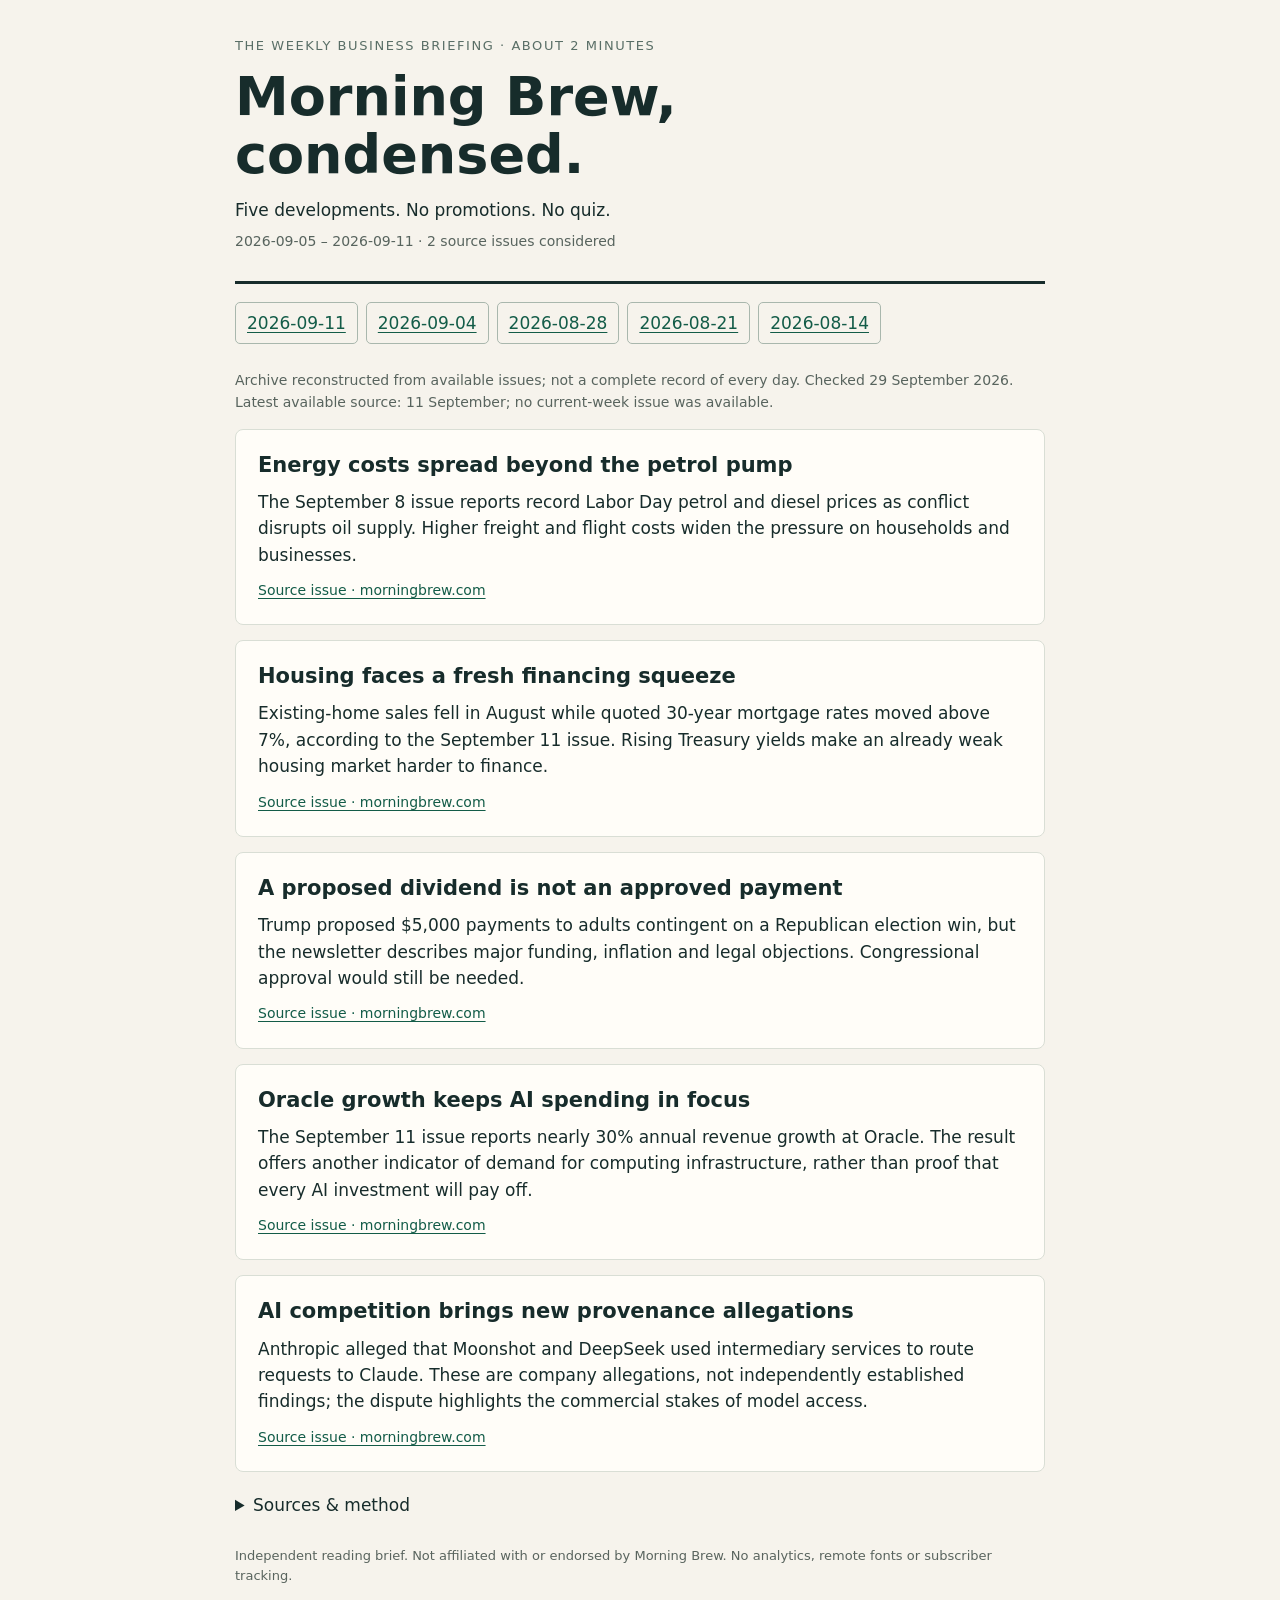
==== index.html @ 30eba52b "feat: publish five condensed weekly business editions" ====
<!doctype html><html lang="en"><meta charset="utf-8"><meta name="viewport" content="width=device-width,initial-scale=1"><title>Morning Brew, condensed — 2026-09-11</title><link rel="stylesheet" href="./styles.css"><main><header><div class="eyebrow">The weekly business briefing · about 2 minutes</div><h1>Morning Brew,<br>condensed.</h1><p>Five developments. No promotions. No quiz.</p><p class="meta">2026-09-05 – 2026-09-11 · 2 source issues considered</p></header><nav aria-label="Weekly editions"><a href="./editions/2026-09-11/" aria-current="page">2026-09-11</a><a href="./editions/2026-09-04/">2026-09-04</a><a href="./editions/2026-08-28/">2026-08-28</a><a href="./editions/2026-08-21/">2026-08-21</a><a href="./editions/2026-08-14/">2026-08-14</a></nav><p class="meta">Archive reconstructed from available issues; not a complete record of every day. Checked 29 September 2026. Latest available source: 11 September; no current-week issue was available.</p><article><h2>Energy costs spread beyond the petrol pump</h2><p>The September 8 issue reports record Labor Day petrol and diesel prices as conflict disrupts oil supply. Higher freight and flight costs widen the pressure on households and businesses.</p><a href="https://www.morningbrew.com/issues/pump-it-up" rel="noopener">Source issue · morningbrew.com</a></article><article><h2>Housing faces a fresh financing squeeze</h2><p>Existing-home sales fell in August while quoted 30-year mortgage rates moved above 7%, according to the September 11 issue. Rising Treasury yields make an already weak housing market harder to finance.</p><a href="https://www.morningbrew.com/issues/25-years-later" rel="noopener">Source issue · morningbrew.com</a></article><article><h2>A proposed dividend is not an approved payment</h2><p>Trump proposed $5,000 payments to adults contingent on a Republican election win, but the newsletter describes major funding, inflation and legal objections. Congressional approval would still be needed.</p><a href="https://www.morningbrew.com/issues/25-years-later" rel="noopener">Source issue · morningbrew.com</a></article><article><h2>Oracle growth keeps AI spending in focus</h2><p>The September 11 issue reports nearly 30% annual revenue growth at Oracle. The result offers another indicator of demand for computing infrastructure, rather than proof that every AI investment will pay off.</p><a href="https://www.morningbrew.com/issues/25-years-later" rel="noopener">Source issue · morningbrew.com</a></article><article><h2>AI competition brings new provenance allegations</h2><p>Anthropic alleged that Moonshot and DeepSeek used intermediary services to route requests to Claude. These are company allegations, not independently established findings; the dispute highlights the commercial stakes of model access.</p><a href="https://www.morningbrew.com/issues/25-years-later" rel="noopener">Source issue · morningbrew.com</a></article><details><summary>Sources &amp; method</summary><p>Original, condensed synthesis of the main Morning Brew newsletter, including its editorial special editions. Each link identifies the issue behind the card. Duplicates, advertising and quizzes are omitted. Public issue destinations were recovered from publisher redirects; automated article access returned HTTP 403. Summaries are grounded in the source issues, not independently verified full articles.</p><p>Weeks run Saturday 00:00 to Saturday 00:00, Europe/Zurich. Only weeks with available issues have an edition; absent weeks are not presented as complete. Weekly Friday updates preserve permanent archives and label ongoing weeks as week-to-date with an actual cutoff.</p></details><footer>Independent reading brief. Not affiliated with or endorsed by Morning Brew. No analytics, remote fonts or subscriber tracking.</footer></main></html>
---- styles.css ----
*{box-sizing:border-box}body{margin:0;background:#f6f3ec;color:#172c2b;font:17px/1.55 system-ui,sans-serif}main{max-width:850px;margin:auto;padding:36px 20px}header{border-bottom:3px solid #172c2b;padding-bottom:20px}h1{font-size:clamp(32px,6vw,54px);line-height:1.08;margin:12px 0}h2{font-size:21px;line-height:1.3;margin:0 0 10px}p{margin:8px 0}.eyebrow{font-size:13px;letter-spacing:.12em;text-transform:uppercase;color:#596e66}.meta{color:#58645e;font-size:14px}nav{display:flex;gap:8px;overflow:auto;padding:18px 0}nav a{white-space:nowrap;border:1px solid #a9b7ad;padding:7px 11px;border-radius:5px}a{color:#135c48;text-underline-offset:3px}a:focus-visible{outline:3px solid #b66d16;outline-offset:3px}article{background:#fffdf8;border:1px solid #d9ded5;border-radius:8px;padding:22px;margin:15px 0}article a{font-size:14px}footer{font-size:13px;color:#59645e;margin-top:28px}details{margin:20px 0}summary{cursor:pointer}
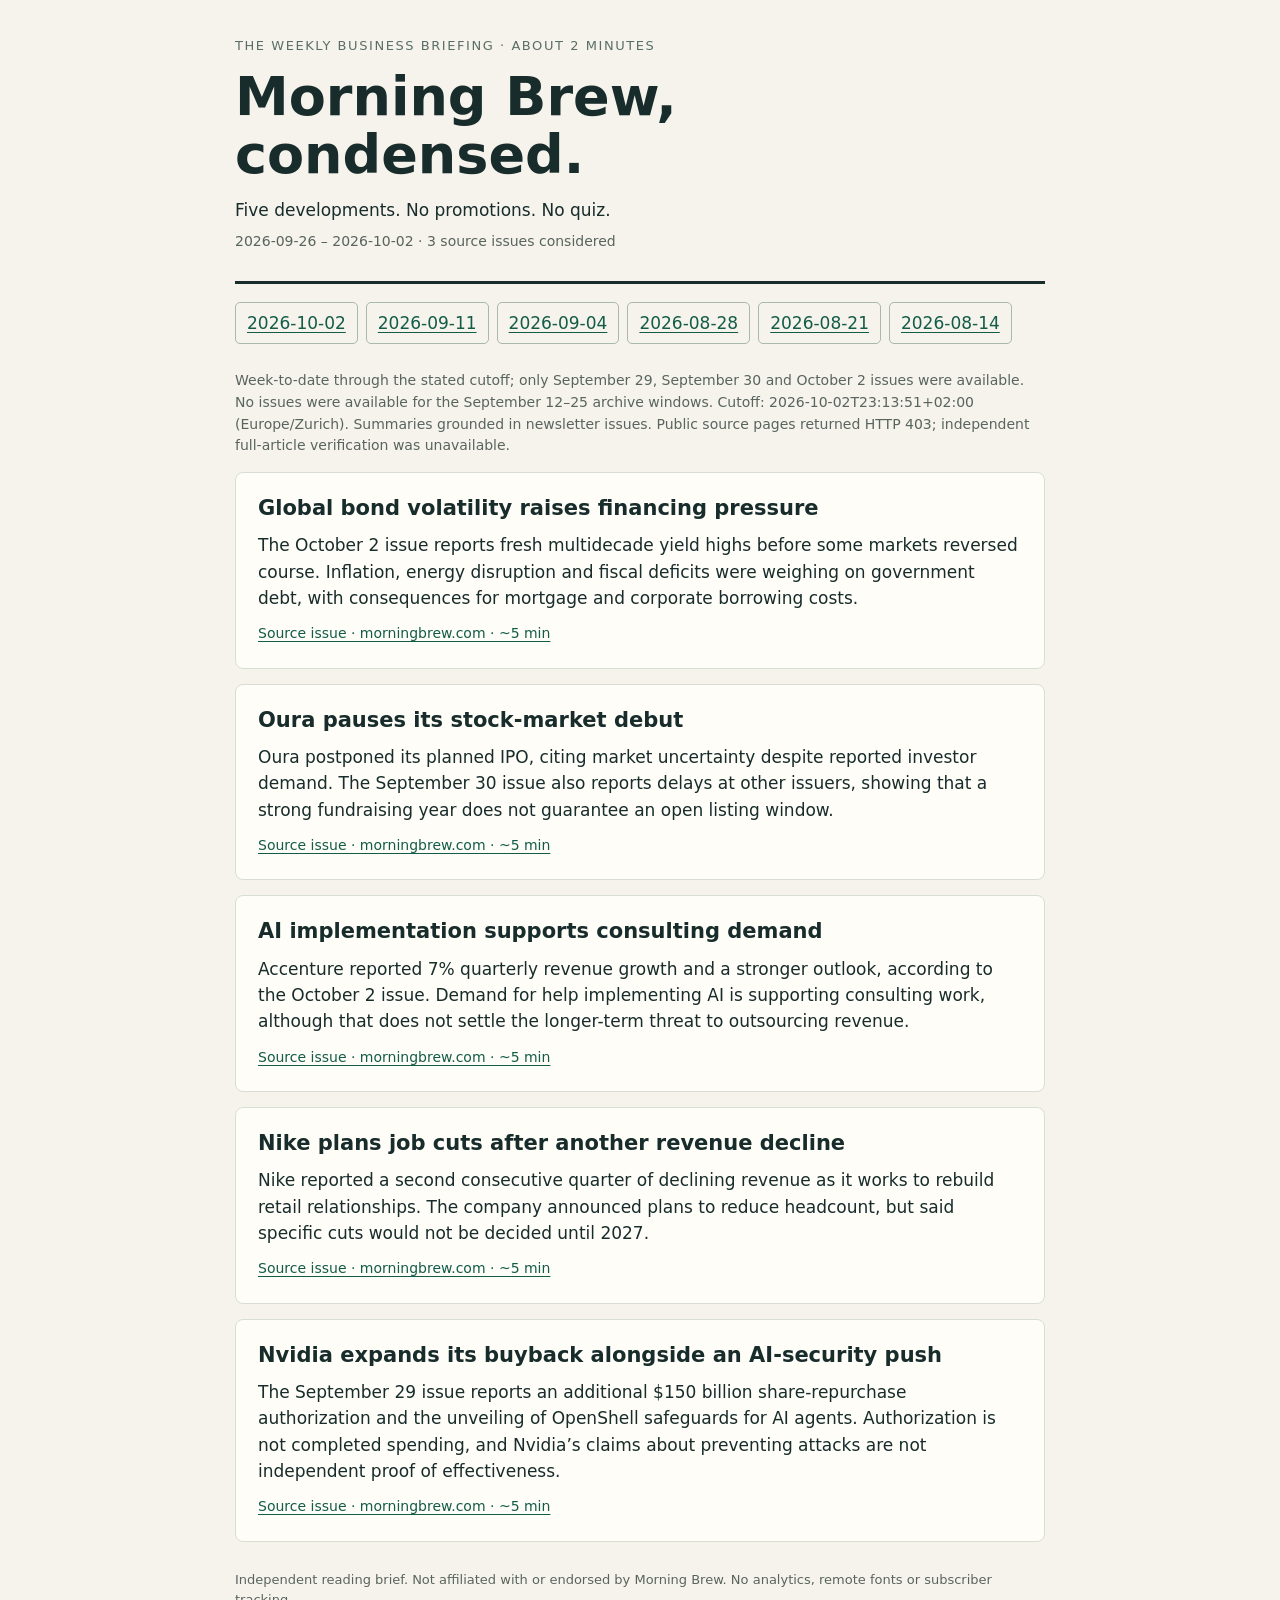
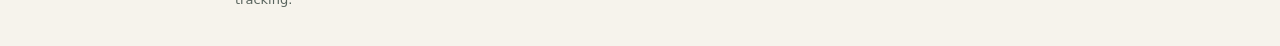
==== commit a0a39447: "Publish October 2 week-to-date business briefing" ====
--- a/index.html
+++ b/index.html
@@ -1 +1 @@
-<!doctype html><html lang="en"><meta charset="utf-8"><meta name="viewport" content="width=device-width,initial-scale=1"><title>Morning Brew, condensed — 2026-09-11</title><link rel="stylesheet" href="./styles.css"><main><header><div class="eyebrow">The weekly business briefing · about 2 minutes</div><h1>Morning Brew,<br>condensed.</h1><p>Five developments. No promotions. No quiz.</p><p class="meta">2026-09-05 – 2026-09-11 · 2 source issues considered</p></header><nav aria-label="Weekly editions"><a href="./editions/2026-09-11/" aria-current="page">2026-09-11</a><a href="./editions/2026-09-04/">2026-09-04</a><a href="./editions/2026-08-28/">2026-08-28</a><a href="./editions/2026-08-21/">2026-08-21</a><a href="./editions/2026-08-14/">2026-08-14</a></nav><p class="meta">Archive reconstructed from available issues; not a complete record of every day. Checked 29 September 2026. Latest available source: 11 September; no current-week issue was available.</p><article><h2>Energy costs spread beyond the petrol pump</h2><p>The September 8 issue reports record Labor Day petrol and diesel prices as conflict disrupts oil supply. Higher freight and flight costs widen the pressure on households and businesses.</p><a href="https://www.morningbrew.com/issues/pump-it-up" rel="noopener">Source issue · morningbrew.com</a></article><article><h2>Housing faces a fresh financing squeeze</h2><p>Existing-home sales fell in August while quoted 30-year mortgage rates moved above 7%, according to the September 11 issue. Rising Treasury yields make an already weak housing market harder to finance.</p><a href="https://www.morningbrew.com/issues/25-years-later" rel="noopener">Source issue · morningbrew.com</a></article><article><h2>A proposed dividend is not an approved payment</h2><p>Trump proposed $5,000 payments to adults contingent on a Republican election win, but the newsletter describes major funding, inflation and legal objections. Congressional approval would still be needed.</p><a href="https://www.morningbrew.com/issues/25-years-later" rel="noopener">Source issue · morningbrew.com</a></article><article><h2>Oracle growth keeps AI spending in focus</h2><p>The September 11 issue reports nearly 30% annual revenue growth at Oracle. The result offers another indicator of demand for computing infrastructure, rather than proof that every AI investment will pay off.</p><a href="https://www.morningbrew.com/issues/25-years-later" rel="noopener">Source issue · morningbrew.com</a></article><article><h2>AI competition brings new provenance allegations</h2><p>Anthropic alleged that Moonshot and DeepSeek used intermediary services to route requests to Claude. These are company allegations, not independently established findings; the dispute highlights the commercial stakes of model access.</p><a href="https://www.morningbrew.com/issues/25-years-later" rel="noopener">Source issue · morningbrew.com</a></article><details><summary>Sources &amp; method</summary><p>Original, condensed synthesis of the main Morning Brew newsletter, including its editorial special editions. Each link identifies the issue behind the card. Duplicates, advertising and quizzes are omitted. Public issue destinations were recovered from publisher redirects; automated article access returned HTTP 403. Summaries are grounded in the source issues, not independently verified full articles.</p><p>Weeks run Saturday 00:00 to Saturday 00:00, Europe/Zurich. Only weeks with available issues have an edition; absent weeks are not presented as complete. Weekly Friday updates preserve permanent archives and label ongoing weeks as week-to-date with an actual cutoff.</p></details><footer>Independent reading brief. Not affiliated with or endorsed by Morning Brew. No analytics, remote fonts or subscriber tracking.</footer></main></html>+<!doctype html><html lang="en"><meta charset="utf-8"><meta name="viewport" content="width=device-width,initial-scale=1"><title>Morning Brew, condensed — 2026-10-02</title><link rel="stylesheet" href="./styles.css"><main><header><div class="eyebrow">The weekly business briefing · about 2 minutes</div><h1>Morning Brew,<br>condensed.</h1><p>Five developments. No promotions. No quiz.</p><p class="meta">2026-09-26 – 2026-10-02 · 3 source issues considered</p></header><nav aria-label="Weekly editions"><a href="./editions/2026-10-02/" aria-current="page">2026-10-02</a><a href="./editions/2026-09-11/">2026-09-11</a><a href="./editions/2026-09-04/">2026-09-04</a><a href="./editions/2026-08-28/">2026-08-28</a><a href="./editions/2026-08-21/">2026-08-21</a><a href="./editions/2026-08-14/">2026-08-14</a></nav><p class="meta">Week-to-date through the stated cutoff; only September 29, September 30 and October 2 issues were available. No issues were available for the September 12–25 archive windows. Cutoff: 2026-10-02T23:13:51+02:00 (Europe/Zurich). Summaries grounded in newsletter issues. Public source pages returned HTTP 403; independent full-article verification was unavailable.</p><article><h2>Global bond volatility raises financing pressure</h2><p>The October 2 issue reports fresh multidecade yield highs before some markets reversed course. Inflation, energy disruption and fiscal deficits were weighing on government debt, with consequences for mortgage and corporate borrowing costs.</p><a href="https://www.morningbrew.com/issues/still-going-strong" rel="noopener">Source issue · morningbrew.com · ~5 min</a></article><article><h2>Oura pauses its stock-market debut</h2><p>Oura postponed its planned IPO, citing market uncertainty despite reported investor demand. The September 30 issue also reports delays at other issuers, showing that a strong fundraising year does not guarantee an open listing window.</p><a href="https://www.morningbrew.com/issues/hold-your-horses" rel="noopener">Source issue · morningbrew.com · ~5 min</a></article><article><h2>AI implementation supports consulting demand</h2><p>Accenture reported 7% quarterly revenue growth and a stronger outlook, according to the October 2 issue. Demand for help implementing AI is supporting consulting work, although that does not settle the longer-term threat to outsourcing revenue.</p><a href="https://www.morningbrew.com/issues/still-going-strong" rel="noopener">Source issue · morningbrew.com · ~5 min</a></article><article><h2>Nike plans job cuts after another revenue decline</h2><p>Nike reported a second consecutive quarter of declining revenue as it works to rebuild retail relationships. The company announced plans to reduce headcount, but said specific cuts would not be decided until 2027.</p><a href="https://www.morningbrew.com/issues/still-going-strong" rel="noopener">Source issue · morningbrew.com · ~5 min</a></article><article><h2>Nvidia expands its buyback alongside an AI-security push</h2><p>The September 29 issue reports an additional $150 billion share-repurchase authorization and the unveiling of OpenShell safeguards for AI agents. Authorization is not completed spending, and Nvidia’s claims about preventing attacks are not independent proof of effectiveness.</p><a href="https://www.morningbrew.com/issues/in-orbit" rel="noopener">Source issue · morningbrew.com · ~5 min</a></article><footer>Independent reading brief. Not affiliated with or endorsed by Morning Brew. No analytics, remote fonts or subscriber tracking.</footer></main></html>
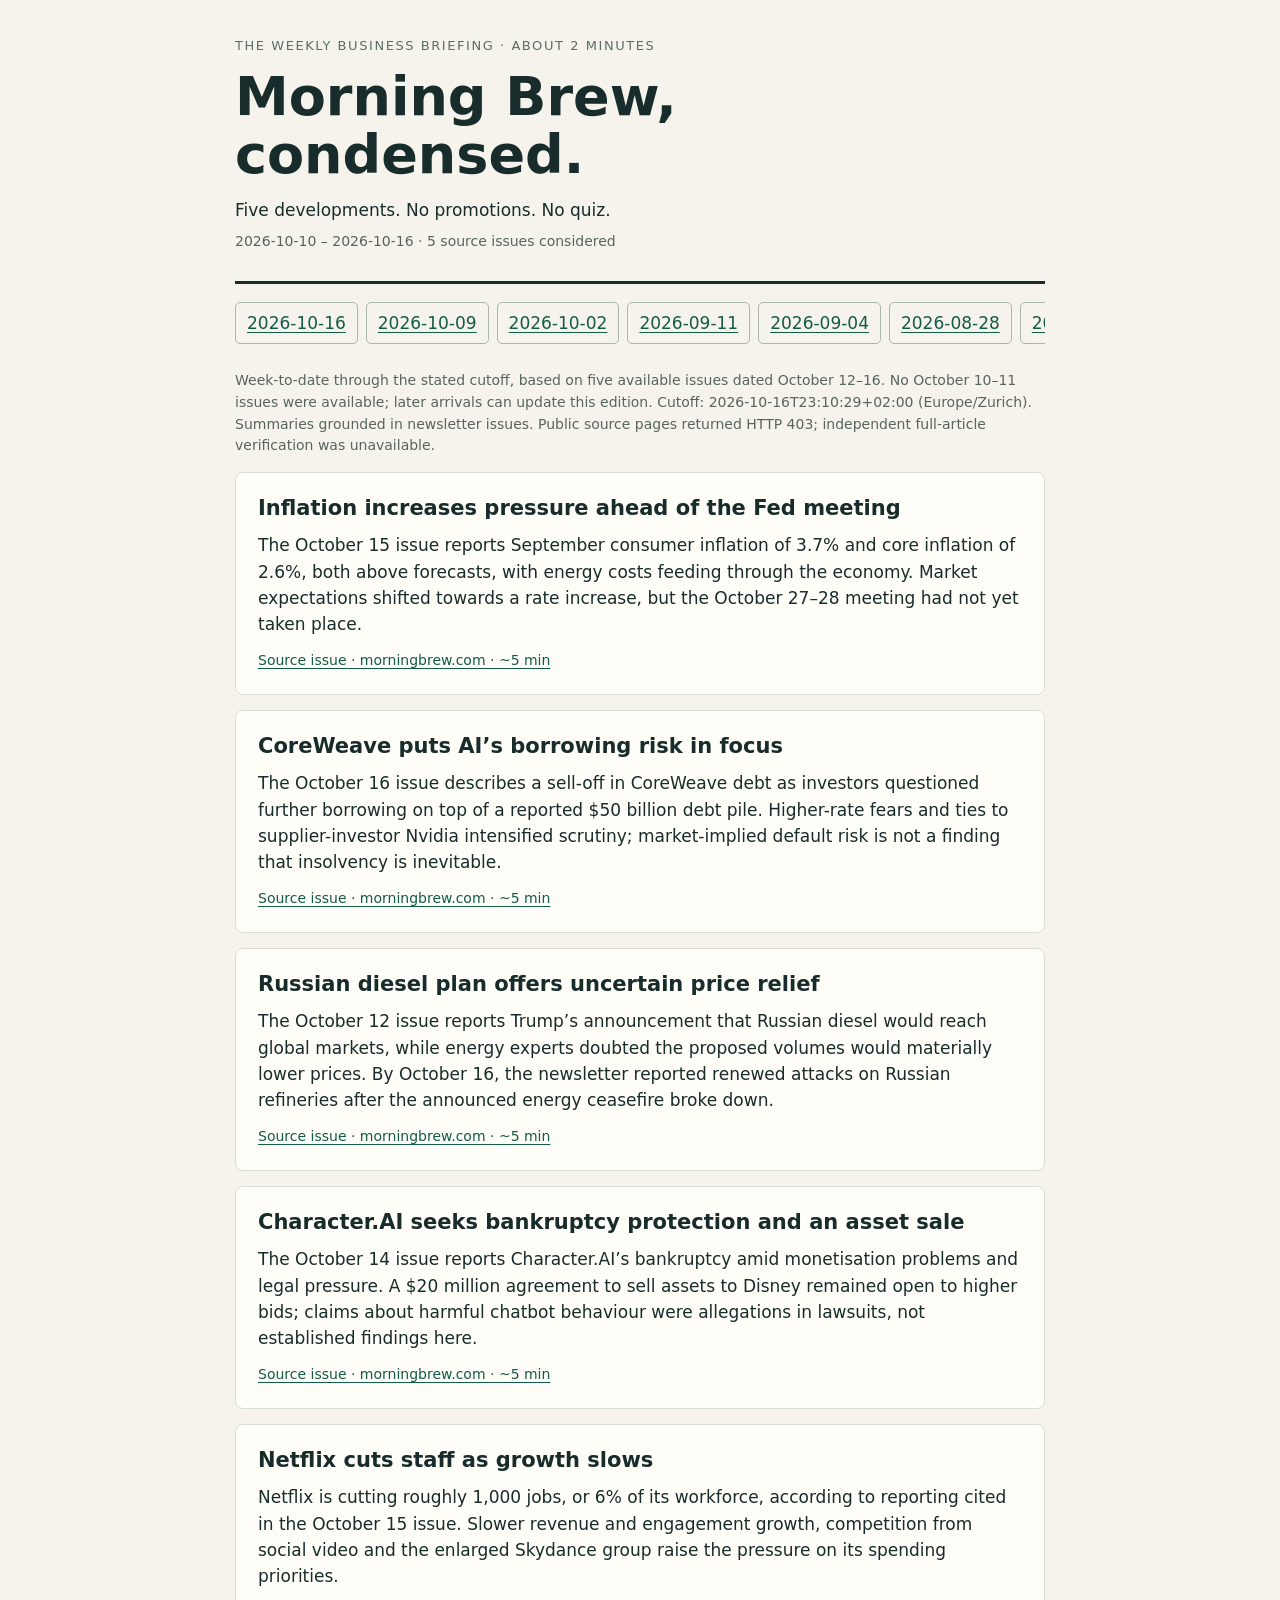
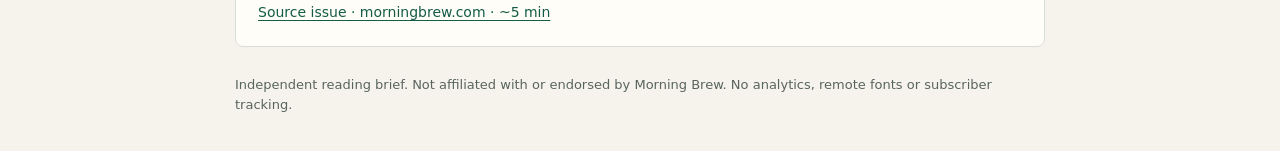
==== commit 16f69d8e: "Publish October 9 archive and October 16 week-to-date briefing" ====
--- a/index.html
+++ b/index.html
@@ -1 +1 @@
-<!doctype html><html lang="en"><meta charset="utf-8"><meta name="viewport" content="width=device-width,initial-scale=1"><title>Morning Brew, condensed — 2026-10-02</title><link rel="stylesheet" href="./styles.css"><main><header><div class="eyebrow">The weekly business briefing · about 2 minutes</div><h1>Morning Brew,<br>condensed.</h1><p>Five developments. No promotions. No quiz.</p><p class="meta">2026-09-26 – 2026-10-02 · 3 source issues considered</p></header><nav aria-label="Weekly editions"><a href="./editions/2026-10-02/" aria-current="page">2026-10-02</a><a href="./editions/2026-09-11/">2026-09-11</a><a href="./editions/2026-09-04/">2026-09-04</a><a href="./editions/2026-08-28/">2026-08-28</a><a href="./editions/2026-08-21/">2026-08-21</a><a href="./editions/2026-08-14/">2026-08-14</a></nav><p class="meta">Week-to-date through the stated cutoff; only September 29, September 30 and October 2 issues were available. No issues were available for the September 12–25 archive windows. Cutoff: 2026-10-02T23:13:51+02:00 (Europe/Zurich). Summaries grounded in newsletter issues. Public source pages returned HTTP 403; independent full-article verification was unavailable.</p><article><h2>Global bond volatility raises financing pressure</h2><p>The October 2 issue reports fresh multidecade yield highs before some markets reversed course. Inflation, energy disruption and fiscal deficits were weighing on government debt, with consequences for mortgage and corporate borrowing costs.</p><a href="https://www.morningbrew.com/issues/still-going-strong" rel="noopener">Source issue · morningbrew.com · ~5 min</a></article><article><h2>Oura pauses its stock-market debut</h2><p>Oura postponed its planned IPO, citing market uncertainty despite reported investor demand. The September 30 issue also reports delays at other issuers, showing that a strong fundraising year does not guarantee an open listing window.</p><a href="https://www.morningbrew.com/issues/hold-your-horses" rel="noopener">Source issue · morningbrew.com · ~5 min</a></article><article><h2>AI implementation supports consulting demand</h2><p>Accenture reported 7% quarterly revenue growth and a stronger outlook, according to the October 2 issue. Demand for help implementing AI is supporting consulting work, although that does not settle the longer-term threat to outsourcing revenue.</p><a href="https://www.morningbrew.com/issues/still-going-strong" rel="noopener">Source issue · morningbrew.com · ~5 min</a></article><article><h2>Nike plans job cuts after another revenue decline</h2><p>Nike reported a second consecutive quarter of declining revenue as it works to rebuild retail relationships. The company announced plans to reduce headcount, but said specific cuts would not be decided until 2027.</p><a href="https://www.morningbrew.com/issues/still-going-strong" rel="noopener">Source issue · morningbrew.com · ~5 min</a></article><article><h2>Nvidia expands its buyback alongside an AI-security push</h2><p>The September 29 issue reports an additional $150 billion share-repurchase authorization and the unveiling of OpenShell safeguards for AI agents. Authorization is not completed spending, and Nvidia’s claims about preventing attacks are not independent proof of effectiveness.</p><a href="https://www.morningbrew.com/issues/in-orbit" rel="noopener">Source issue · morningbrew.com · ~5 min</a></article><footer>Independent reading brief. Not affiliated with or endorsed by Morning Brew. No analytics, remote fonts or subscriber tracking.</footer></main></html>+<!doctype html><html lang="en"><meta charset="utf-8"><meta name="viewport" content="width=device-width,initial-scale=1"><title>Morning Brew, condensed — 2026-10-16</title><link rel="stylesheet" href="./styles.css"><main><header><div class="eyebrow">The weekly business briefing · about 2 minutes</div><h1>Morning Brew,<br>condensed.</h1><p>Five developments. No promotions. No quiz.</p><p class="meta">2026-10-10 – 2026-10-16 · 5 source issues considered</p></header><nav aria-label="Weekly editions"><a href="./editions/2026-10-16/" aria-current="page">2026-10-16</a><a href="./editions/2026-10-09/">2026-10-09</a><a href="./editions/2026-10-02/">2026-10-02</a><a href="./editions/2026-09-11/">2026-09-11</a><a href="./editions/2026-09-04/">2026-09-04</a><a href="./editions/2026-08-28/">2026-08-28</a><a href="./editions/2026-08-21/">2026-08-21</a><a href="./editions/2026-08-14/">2026-08-14</a></nav><p class="meta">Week-to-date through the stated cutoff, based on five available issues dated October 12–16. No October 10–11 issues were available; later arrivals can update this edition. Cutoff: 2026-10-16T23:10:29+02:00 (Europe/Zurich). Summaries grounded in newsletter issues. Public source pages returned HTTP 403; independent full-article verification was unavailable.</p><article><h2>Inflation increases pressure ahead of the Fed meeting</h2><p>The October 15 issue reports September consumer inflation of 3.7% and core inflation of 2.6%, both above forecasts, with energy costs feeding through the economy. Market expectations shifted towards a rate increase, but the October 27–28 meeting had not yet taken place.</p><a href="https://www.morningbrew.com/issues/piping-hot" rel="noopener">Source issue · morningbrew.com · ~5 min</a></article><article><h2>CoreWeave puts AI’s borrowing risk in focus</h2><p>The October 16 issue describes a sell-off in CoreWeave debt as investors questioned further borrowing on top of a reported $50 billion debt pile. Higher-rate fears and ties to supplier-investor Nvidia intensified scrutiny; market-implied default risk is not a finding that insolvency is inevitable.</p><a href="https://www.morningbrew.com/issues/rubber-meets-the-roadster" rel="noopener">Source issue · morningbrew.com · ~5 min</a></article><article><h2>Russian diesel plan offers uncertain price relief</h2><p>The October 12 issue reports Trump’s announcement that Russian diesel would reach global markets, while energy experts doubted the proposed volumes would materially lower prices. By October 16, the newsletter reported renewed attacks on Russian refineries after the announced energy ceasefire broke down.</p><a href="https://www.morningbrew.com/issues/energy-transfer" rel="noopener">Source issue · morningbrew.com · ~5 min</a></article><article><h2>Character.AI seeks bankruptcy protection and an asset sale</h2><p>The October 14 issue reports Character.AI’s bankruptcy amid monetisation problems and legal pressure. A $20 million agreement to sell assets to Disney remained open to higher bids; claims about harmful chatbot behaviour were allegations in lawsuits, not established findings here.</p><a href="https://www.morningbrew.com/issues/character-flaws" rel="noopener">Source issue · morningbrew.com · ~5 min</a></article><article><h2>Netflix cuts staff as growth slows</h2><p>Netflix is cutting roughly 1,000 jobs, or 6% of its workforce, according to reporting cited in the October 15 issue. Slower revenue and engagement growth, competition from social video and the enlarged Skydance group raise the pressure on its spending priorities.</p><a href="https://www.morningbrew.com/issues/piping-hot" rel="noopener">Source issue · morningbrew.com · ~5 min</a></article><footer>Independent reading brief. Not affiliated with or endorsed by Morning Brew. No analytics, remote fonts or subscriber tracking.</footer></main></html>
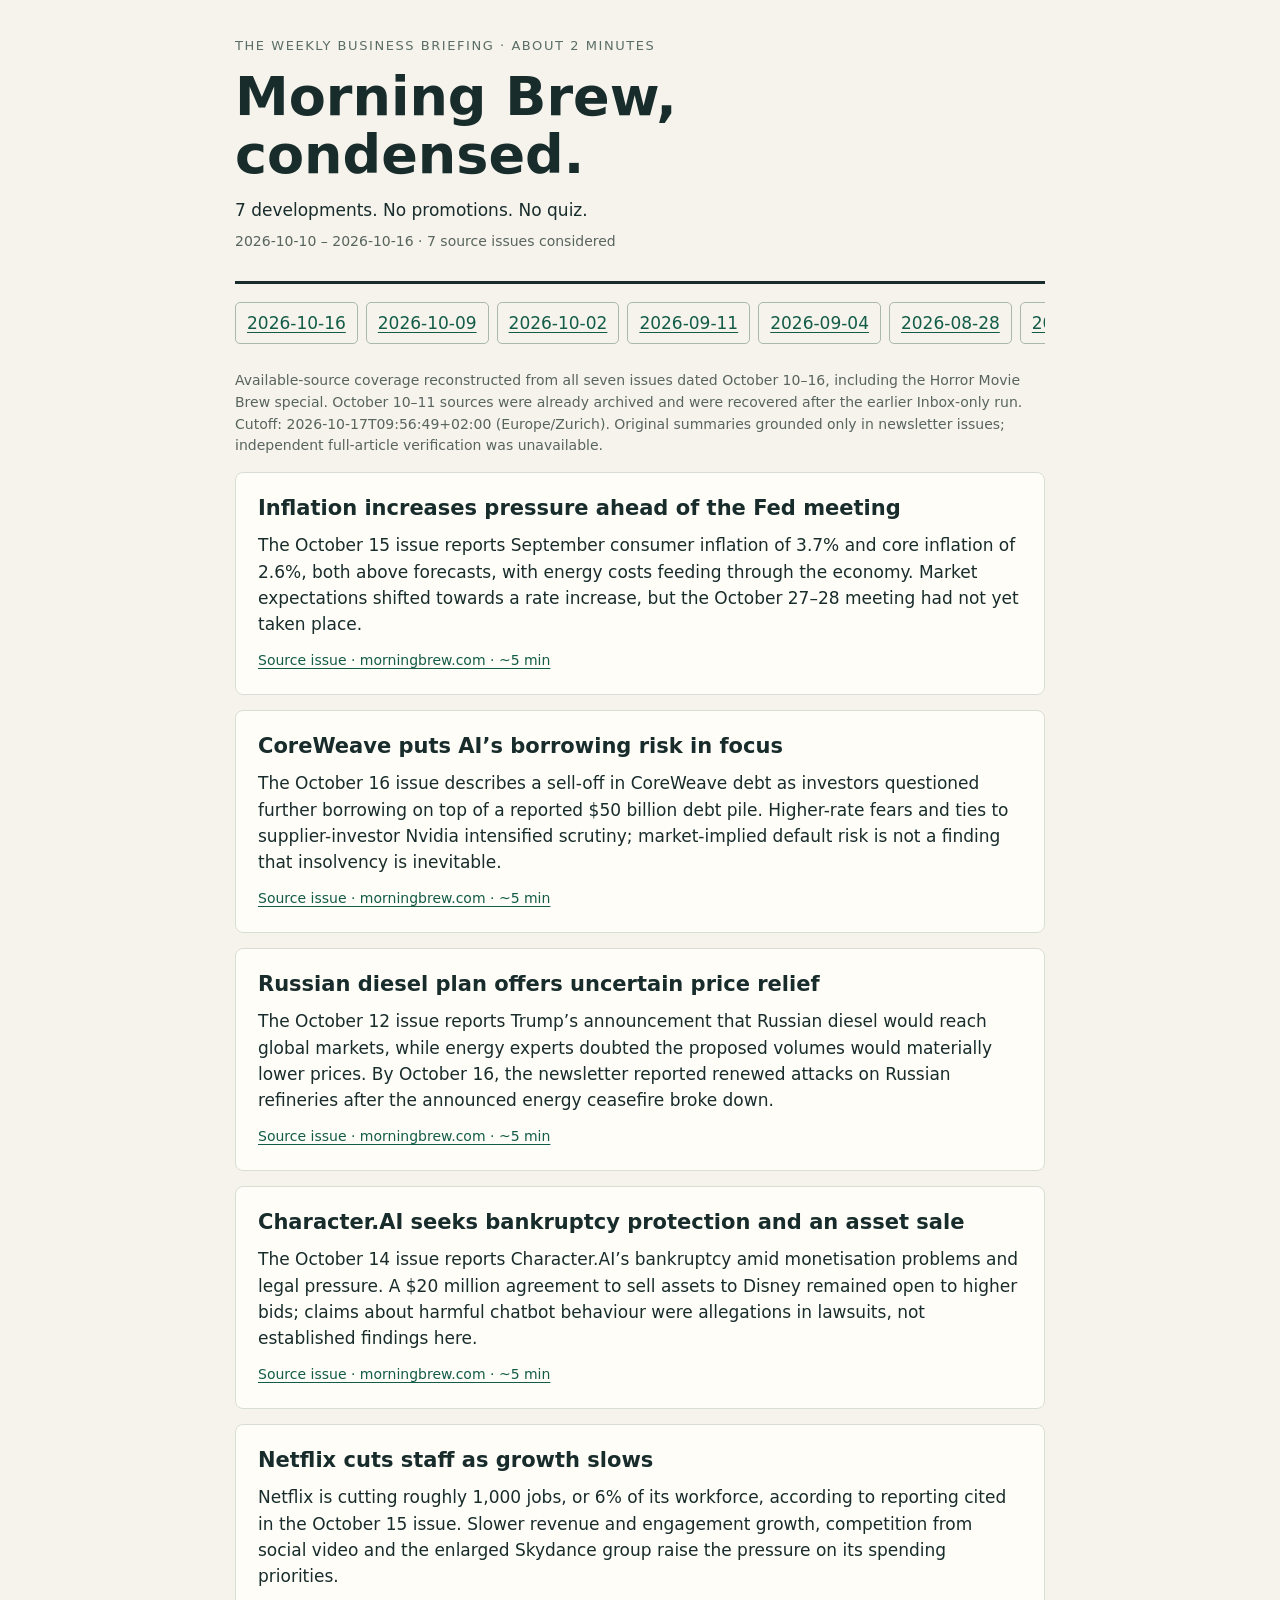
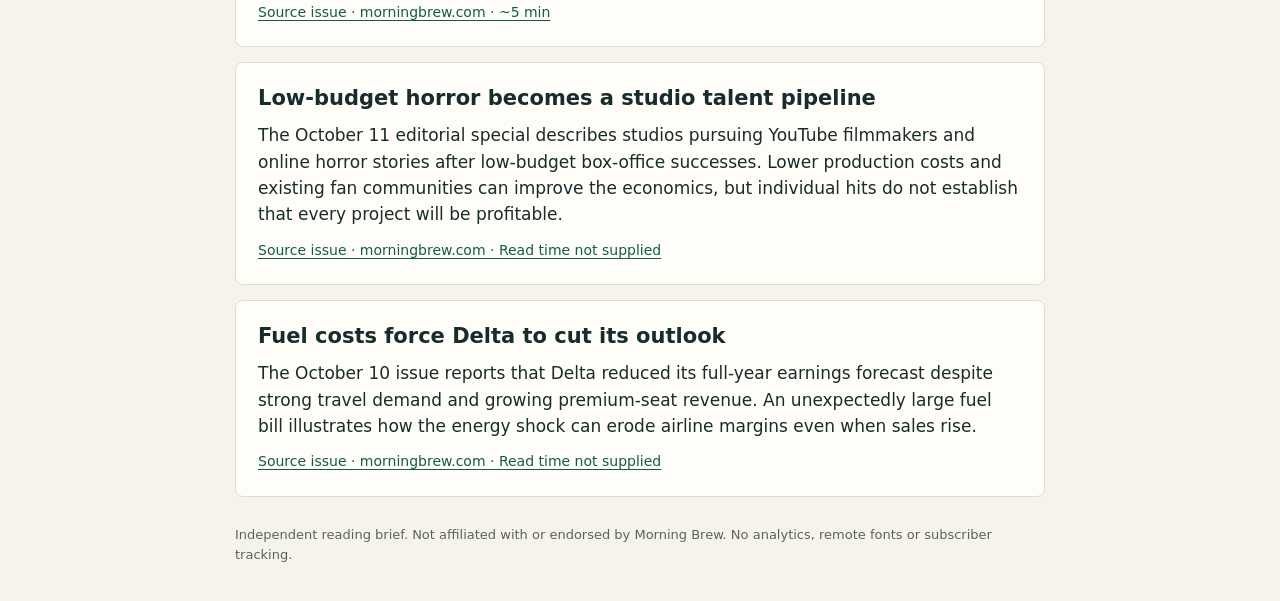
==== commit 21d9c4db: "fix: recover three archived October newsletter sources" ====
--- a/index.html
+++ b/index.html
@@ -1 +1,2 @@
-<!doctype html><html lang="en"><meta charset="utf-8"><meta name="viewport" content="width=device-width,initial-scale=1"><title>Morning Brew, condensed — 2026-10-16</title><link rel="stylesheet" href="./styles.css"><main><header><div class="eyebrow">The weekly business briefing · about 2 minutes</div><h1>Morning Brew,<br>condensed.</h1><p>Five developments. No promotions. No quiz.</p><p class="meta">2026-10-10 – 2026-10-16 · 5 source issues considered</p></header><nav aria-label="Weekly editions"><a href="./editions/2026-10-16/" aria-current="page">2026-10-16</a><a href="./editions/2026-10-09/">2026-10-09</a><a href="./editions/2026-10-02/">2026-10-02</a><a href="./editions/2026-09-11/">2026-09-11</a><a href="./editions/2026-09-04/">2026-09-04</a><a href="./editions/2026-08-28/">2026-08-28</a><a href="./editions/2026-08-21/">2026-08-21</a><a href="./editions/2026-08-14/">2026-08-14</a></nav><p class="meta">Week-to-date through the stated cutoff, based on five available issues dated October 12–16. No October 10–11 issues were available; later arrivals can update this edition. Cutoff: 2026-10-16T23:10:29+02:00 (Europe/Zurich). Summaries grounded in newsletter issues. Public source pages returned HTTP 403; independent full-article verification was unavailable.</p><article><h2>Inflation increases pressure ahead of the Fed meeting</h2><p>The October 15 issue reports September consumer inflation of 3.7% and core inflation of 2.6%, both above forecasts, with energy costs feeding through the economy. Market expectations shifted towards a rate increase, but the October 27–28 meeting had not yet taken place.</p><a href="https://www.morningbrew.com/issues/piping-hot" rel="noopener">Source issue · morningbrew.com · ~5 min</a></article><article><h2>CoreWeave puts AI’s borrowing risk in focus</h2><p>The October 16 issue describes a sell-off in CoreWeave debt as investors questioned further borrowing on top of a reported $50 billion debt pile. Higher-rate fears and ties to supplier-investor Nvidia intensified scrutiny; market-implied default risk is not a finding that insolvency is inevitable.</p><a href="https://www.morningbrew.com/issues/rubber-meets-the-roadster" rel="noopener">Source issue · morningbrew.com · ~5 min</a></article><article><h2>Russian diesel plan offers uncertain price relief</h2><p>The October 12 issue reports Trump’s announcement that Russian diesel would reach global markets, while energy experts doubted the proposed volumes would materially lower prices. By October 16, the newsletter reported renewed attacks on Russian refineries after the announced energy ceasefire broke down.</p><a href="https://www.morningbrew.com/issues/energy-transfer" rel="noopener">Source issue · morningbrew.com · ~5 min</a></article><article><h2>Character.AI seeks bankruptcy protection and an asset sale</h2><p>The October 14 issue reports Character.AI’s bankruptcy amid monetisation problems and legal pressure. A $20 million agreement to sell assets to Disney remained open to higher bids; claims about harmful chatbot behaviour were allegations in lawsuits, not established findings here.</p><a href="https://www.morningbrew.com/issues/character-flaws" rel="noopener">Source issue · morningbrew.com · ~5 min</a></article><article><h2>Netflix cuts staff as growth slows</h2><p>Netflix is cutting roughly 1,000 jobs, or 6% of its workforce, according to reporting cited in the October 15 issue. Slower revenue and engagement growth, competition from social video and the enlarged Skydance group raise the pressure on its spending priorities.</p><a href="https://www.morningbrew.com/issues/piping-hot" rel="noopener">Source issue · morningbrew.com · ~5 min</a></article><footer>Independent reading brief. Not affiliated with or endorsed by Morning Brew. No analytics, remote fonts or subscriber tracking.</footer></main></html>+<!DOCTYPE html>
+<html lang="en"><meta charset="utf-8"/><meta content="width=device-width,initial-scale=1" name="viewport"/><title>Morning Brew, condensed — 2026-10-16</title><link href="./styles.css" rel="stylesheet"/><main><header><div class="eyebrow">The weekly business briefing · about 2 minutes</div><h1>Morning Brew,<br/>condensed.</h1><p>7 developments. No promotions. No quiz.</p><p class="meta">2026-10-10 – 2026-10-16 · 7 source issues considered</p></header><nav aria-label="Weekly editions"><a aria-current="page" href="./editions/2026-10-16/">2026-10-16</a><a href="./editions/2026-10-09/">2026-10-09</a><a href="./editions/2026-10-02/">2026-10-02</a><a href="./editions/2026-09-11/">2026-09-11</a><a href="./editions/2026-09-04/">2026-09-04</a><a href="./editions/2026-08-28/">2026-08-28</a><a href="./editions/2026-08-21/">2026-08-21</a><a href="./editions/2026-08-14/">2026-08-14</a></nav><p class="meta">Available-source coverage reconstructed from all seven issues dated October 10–16, including the Horror Movie Brew special. October 10–11 sources were already archived and were recovered after the earlier Inbox-only run. Cutoff: 2026-10-17T09:56:49+02:00 (Europe/Zurich). Original summaries grounded only in newsletter issues; independent full-article verification was unavailable.</p><article><h2>Inflation increases pressure ahead of the Fed meeting</h2><p>The October 15 issue reports September consumer inflation of 3.7% and core inflation of 2.6%, both above forecasts, with energy costs feeding through the economy. Market expectations shifted towards a rate increase, but the October 27–28 meeting had not yet taken place.</p><a href="https://www.morningbrew.com/issues/piping-hot" rel="noopener">Source issue · morningbrew.com · ~5 min</a></article><article><h2>CoreWeave puts AI’s borrowing risk in focus</h2><p>The October 16 issue describes a sell-off in CoreWeave debt as investors questioned further borrowing on top of a reported $50 billion debt pile. Higher-rate fears and ties to supplier-investor Nvidia intensified scrutiny; market-implied default risk is not a finding that insolvency is inevitable.</p><a href="https://www.morningbrew.com/issues/rubber-meets-the-roadster" rel="noopener">Source issue · morningbrew.com · ~5 min</a></article><article><h2>Russian diesel plan offers uncertain price relief</h2><p>The October 12 issue reports Trump’s announcement that Russian diesel would reach global markets, while energy experts doubted the proposed volumes would materially lower prices. By October 16, the newsletter reported renewed attacks on Russian refineries after the announced energy ceasefire broke down.</p><a href="https://www.morningbrew.com/issues/energy-transfer" rel="noopener">Source issue · morningbrew.com · ~5 min</a></article><article><h2>Character.AI seeks bankruptcy protection and an asset sale</h2><p>The October 14 issue reports Character.AI’s bankruptcy amid monetisation problems and legal pressure. A $20 million agreement to sell assets to Disney remained open to higher bids; claims about harmful chatbot behaviour were allegations in lawsuits, not established findings here.</p><a href="https://www.morningbrew.com/issues/character-flaws" rel="noopener">Source issue · morningbrew.com · ~5 min</a></article><article><h2>Netflix cuts staff as growth slows</h2><p>Netflix is cutting roughly 1,000 jobs, or 6% of its workforce, according to reporting cited in the October 15 issue. Slower revenue and engagement growth, competition from social video and the enlarged Skydance group raise the pressure on its spending priorities.</p><a href="https://www.morningbrew.com/issues/piping-hot" rel="noopener">Source issue · morningbrew.com · ~5 min</a></article><article><h2>Low-budget horror becomes a studio talent pipeline</h2><p>The October 11 editorial special describes studios pursuing YouTube filmmakers and online horror stories after low-budget box-office successes. Lower production costs and existing fan communities can improve the economics, but individual hits do not establish that every project will be profitable.</p><a href="https://www.morningbrew.com/issues/horror-movie-brew" rel="noopener">Source issue · morningbrew.com · Read time not supplied</a></article><article><h2>Fuel costs force Delta to cut its outlook</h2><p>The October 10 issue reports that Delta reduced its full-year earnings forecast despite strong travel demand and growing premium-seat revenue. An unexpectedly large fuel bill illustrates how the energy shock can erode airline margins even when sales rise.</p><a href="https://www.morningbrew.com/issues/shuffled-around" rel="noopener">Source issue · morningbrew.com · Read time not supplied</a></article><footer>Independent reading brief. Not affiliated with or endorsed by Morning Brew. No analytics, remote fonts or subscriber tracking.</footer></main></html>
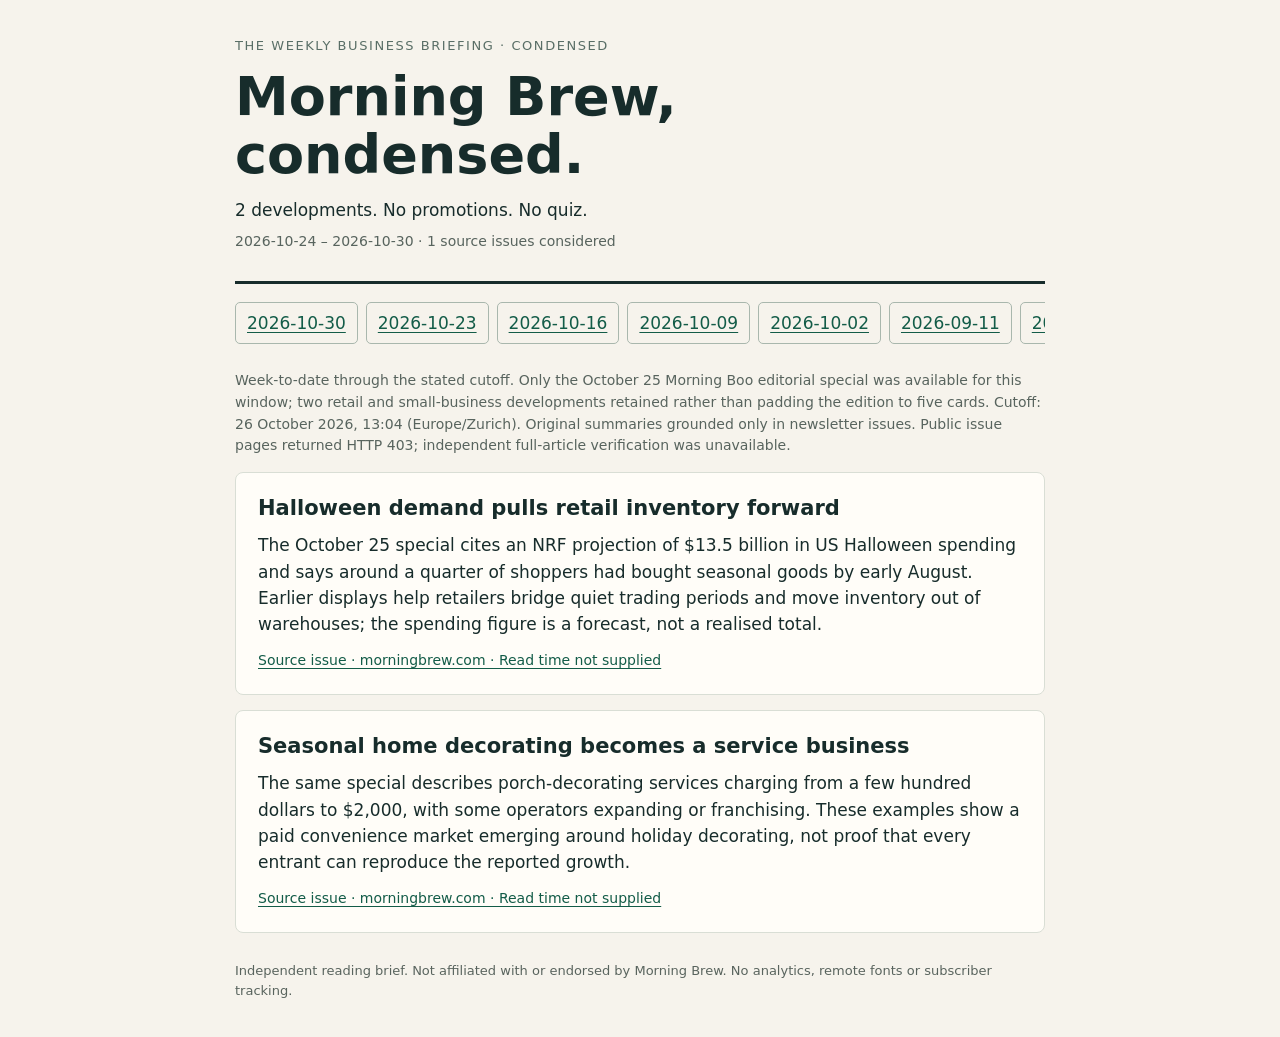
==== commit 401ec797: "Publish October 23 recovery and October 30 week-to-date briefing" ====
--- a/index.html
+++ b/index.html
@@ -1,2 +1 @@
-<!DOCTYPE html>
-<html lang="en"><meta charset="utf-8"/><meta content="width=device-width,initial-scale=1" name="viewport"/><title>Morning Brew, condensed — 2026-10-16</title><link href="./styles.css" rel="stylesheet"/><main><header><div class="eyebrow">The weekly business briefing · about 2 minutes</div><h1>Morning Brew,<br/>condensed.</h1><p>7 developments. No promotions. No quiz.</p><p class="meta">2026-10-10 – 2026-10-16 · 7 source issues considered</p></header><nav aria-label="Weekly editions"><a aria-current="page" href="./editions/2026-10-16/">2026-10-16</a><a href="./editions/2026-10-09/">2026-10-09</a><a href="./editions/2026-10-02/">2026-10-02</a><a href="./editions/2026-09-11/">2026-09-11</a><a href="./editions/2026-09-04/">2026-09-04</a><a href="./editions/2026-08-28/">2026-08-28</a><a href="./editions/2026-08-21/">2026-08-21</a><a href="./editions/2026-08-14/">2026-08-14</a></nav><p class="meta">Available-source coverage reconstructed from all seven issues dated October 10–16, including the Horror Movie Brew special. October 10–11 sources were already archived and were recovered after the earlier Inbox-only run. Cutoff: 2026-10-17T09:56:49+02:00 (Europe/Zurich). Original summaries grounded only in newsletter issues; independent full-article verification was unavailable.</p><article><h2>Inflation increases pressure ahead of the Fed meeting</h2><p>The October 15 issue reports September consumer inflation of 3.7% and core inflation of 2.6%, both above forecasts, with energy costs feeding through the economy. Market expectations shifted towards a rate increase, but the October 27–28 meeting had not yet taken place.</p><a href="https://www.morningbrew.com/issues/piping-hot" rel="noopener">Source issue · morningbrew.com · ~5 min</a></article><article><h2>CoreWeave puts AI’s borrowing risk in focus</h2><p>The October 16 issue describes a sell-off in CoreWeave debt as investors questioned further borrowing on top of a reported $50 billion debt pile. Higher-rate fears and ties to supplier-investor Nvidia intensified scrutiny; market-implied default risk is not a finding that insolvency is inevitable.</p><a href="https://www.morningbrew.com/issues/rubber-meets-the-roadster" rel="noopener">Source issue · morningbrew.com · ~5 min</a></article><article><h2>Russian diesel plan offers uncertain price relief</h2><p>The October 12 issue reports Trump’s announcement that Russian diesel would reach global markets, while energy experts doubted the proposed volumes would materially lower prices. By October 16, the newsletter reported renewed attacks on Russian refineries after the announced energy ceasefire broke down.</p><a href="https://www.morningbrew.com/issues/energy-transfer" rel="noopener">Source issue · morningbrew.com · ~5 min</a></article><article><h2>Character.AI seeks bankruptcy protection and an asset sale</h2><p>The October 14 issue reports Character.AI’s bankruptcy amid monetisation problems and legal pressure. A $20 million agreement to sell assets to Disney remained open to higher bids; claims about harmful chatbot behaviour were allegations in lawsuits, not established findings here.</p><a href="https://www.morningbrew.com/issues/character-flaws" rel="noopener">Source issue · morningbrew.com · ~5 min</a></article><article><h2>Netflix cuts staff as growth slows</h2><p>Netflix is cutting roughly 1,000 jobs, or 6% of its workforce, according to reporting cited in the October 15 issue. Slower revenue and engagement growth, competition from social video and the enlarged Skydance group raise the pressure on its spending priorities.</p><a href="https://www.morningbrew.com/issues/piping-hot" rel="noopener">Source issue · morningbrew.com · ~5 min</a></article><article><h2>Low-budget horror becomes a studio talent pipeline</h2><p>The October 11 editorial special describes studios pursuing YouTube filmmakers and online horror stories after low-budget box-office successes. Lower production costs and existing fan communities can improve the economics, but individual hits do not establish that every project will be profitable.</p><a href="https://www.morningbrew.com/issues/horror-movie-brew" rel="noopener">Source issue · morningbrew.com · Read time not supplied</a></article><article><h2>Fuel costs force Delta to cut its outlook</h2><p>The October 10 issue reports that Delta reduced its full-year earnings forecast despite strong travel demand and growing premium-seat revenue. An unexpectedly large fuel bill illustrates how the energy shock can erode airline margins even when sales rise.</p><a href="https://www.morningbrew.com/issues/shuffled-around" rel="noopener">Source issue · morningbrew.com · Read time not supplied</a></article><footer>Independent reading brief. Not affiliated with or endorsed by Morning Brew. No analytics, remote fonts or subscriber tracking.</footer></main></html>
+<!doctype html><html lang="en"><meta charset="utf-8"><meta name="viewport" content="width=device-width,initial-scale=1"><title>Morning Brew, condensed — 2026-10-30</title><link rel="stylesheet" href="./styles.css"><main><header><div class="eyebrow">The weekly business briefing · condensed</div><h1>Morning Brew,<br>condensed.</h1><p>2 developments. No promotions. No quiz.</p><p class="meta">2026-10-24 – 2026-10-30 · 1 source issues considered</p></header><nav aria-label="Weekly editions"><a href="./editions/2026-10-30/" aria-current="page">2026-10-30</a><a href="./editions/2026-10-23/">2026-10-23</a><a href="./editions/2026-10-16/">2026-10-16</a><a href="./editions/2026-10-09/">2026-10-09</a><a href="./editions/2026-10-02/">2026-10-02</a><a href="./editions/2026-09-11/">2026-09-11</a><a href="./editions/2026-09-04/">2026-09-04</a><a href="./editions/2026-08-28/">2026-08-28</a><a href="./editions/2026-08-21/">2026-08-21</a><a href="./editions/2026-08-14/">2026-08-14</a></nav><p class="meta">Week-to-date through the stated cutoff. Only the October 25 Morning Boo editorial special was available for this window; two retail and small-business developments retained rather than padding the edition to five cards. Cutoff: 26 October 2026, 13:04 (Europe/Zurich). Original summaries grounded only in newsletter issues. Public issue pages returned HTTP 403; independent full-article verification was unavailable.</p><article><h2>Halloween demand pulls retail inventory forward</h2><p>The October 25 special cites an NRF projection of $13.5 billion in US Halloween spending and says around a quarter of shoppers had bought seasonal goods by early August. Earlier displays help retailers bridge quiet trading periods and move inventory out of warehouses; the spending figure is a forecast, not a realised total.</p><a href="https://www.morningbrew.com/issues/morning-boo-2026" rel="noopener">Source issue · morningbrew.com · Read time not supplied</a></article><article><h2>Seasonal home decorating becomes a service business</h2><p>The same special describes porch-decorating services charging from a few hundred dollars to $2,000, with some operators expanding or franchising. These examples show a paid convenience market emerging around holiday decorating, not proof that every entrant can reproduce the reported growth.</p><a href="https://www.morningbrew.com/issues/morning-boo-2026" rel="noopener">Source issue · morningbrew.com · Read time not supplied</a></article><footer>Independent reading brief. Not affiliated with or endorsed by Morning Brew. No analytics, remote fonts or subscriber tracking.</footer></main></html>
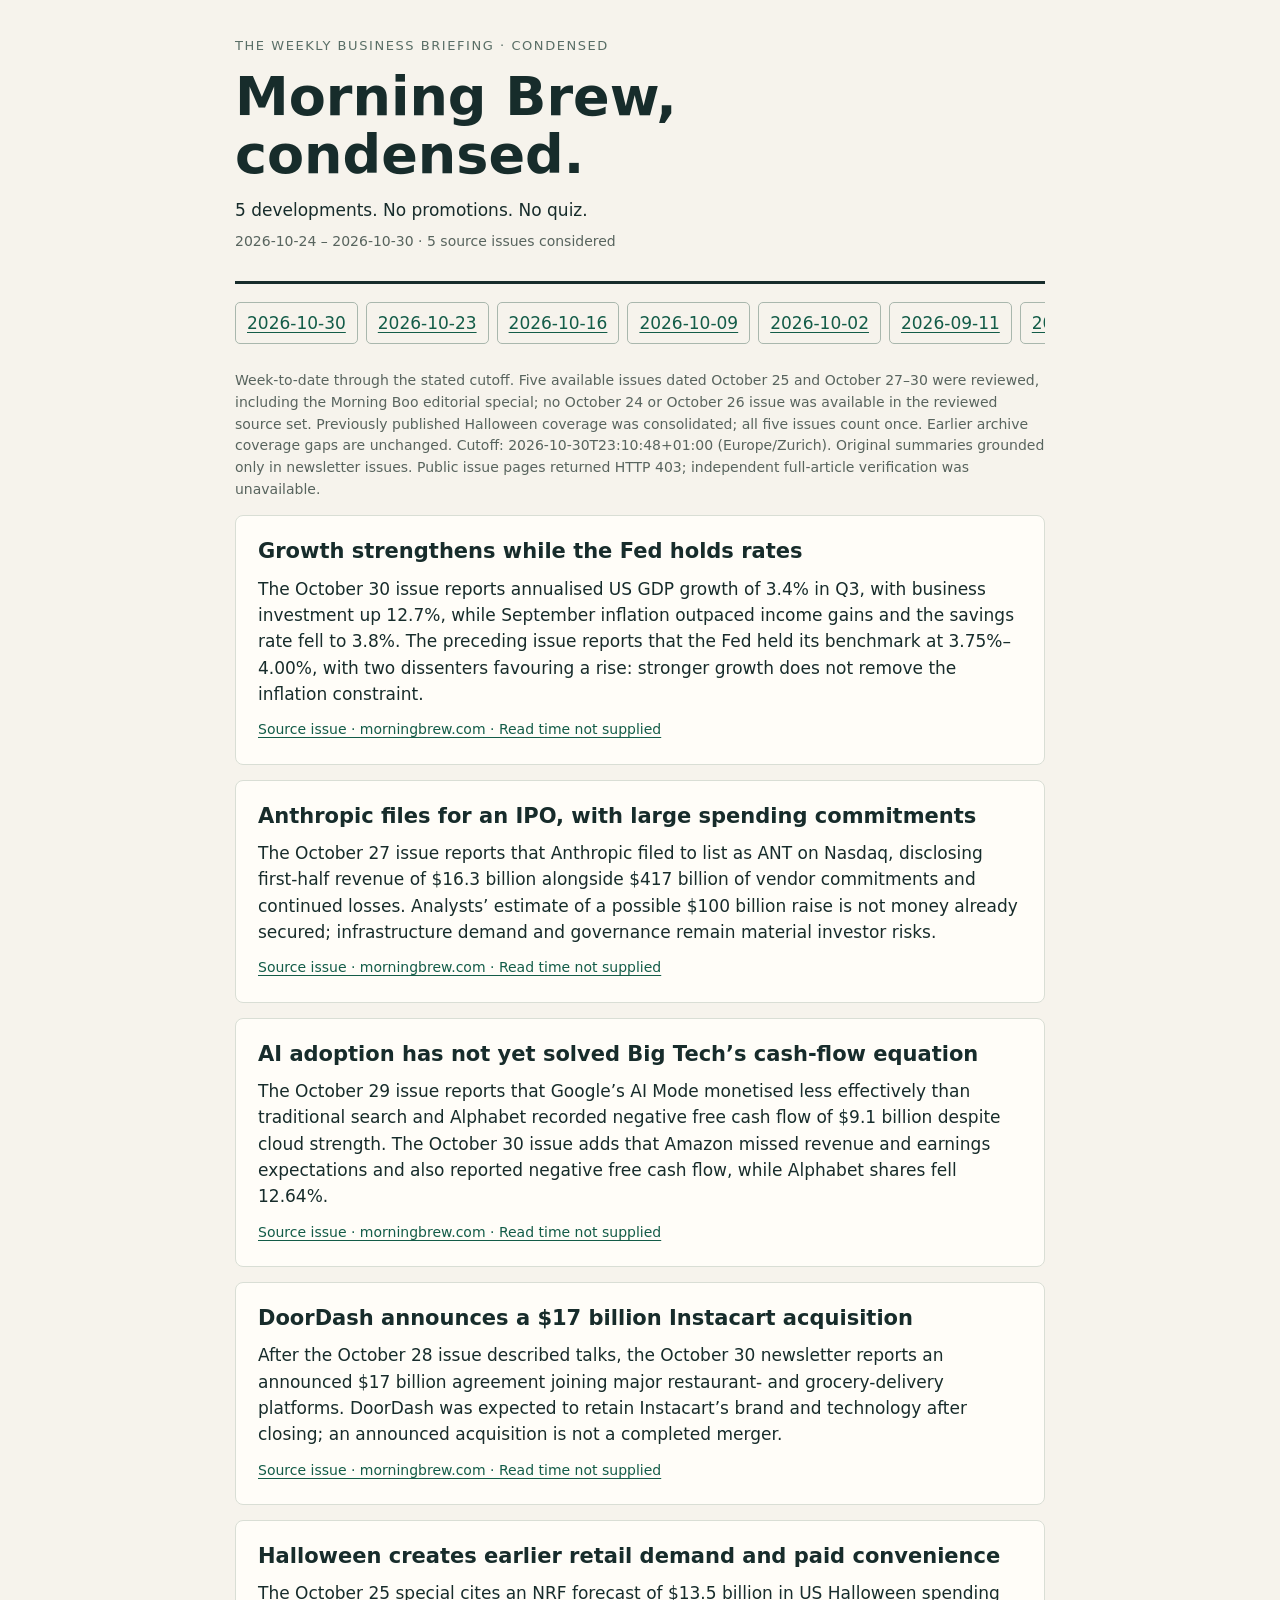
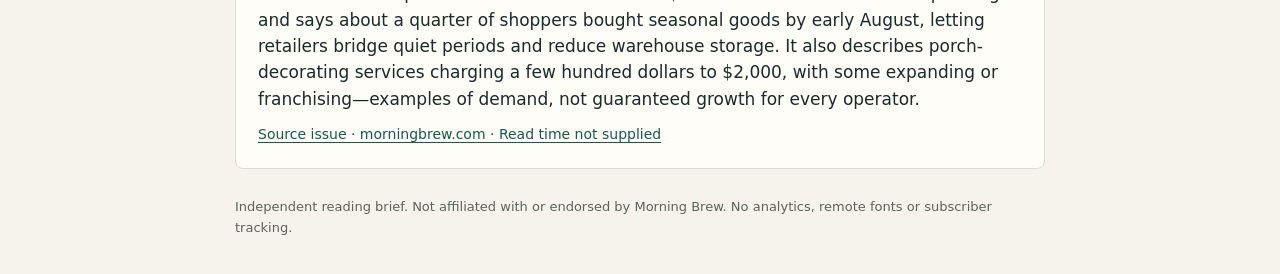
==== commit a01e48fe: "Update October 30 condensed business briefing" ====
--- a/index.html
+++ b/index.html
@@ -1 +1 @@
-<!doctype html><html lang="en"><meta charset="utf-8"><meta name="viewport" content="width=device-width,initial-scale=1"><title>Morning Brew, condensed — 2026-10-30</title><link rel="stylesheet" href="./styles.css"><main><header><div class="eyebrow">The weekly business briefing · condensed</div><h1>Morning Brew,<br>condensed.</h1><p>2 developments. No promotions. No quiz.</p><p class="meta">2026-10-24 – 2026-10-30 · 1 source issues considered</p></header><nav aria-label="Weekly editions"><a href="./editions/2026-10-30/" aria-current="page">2026-10-30</a><a href="./editions/2026-10-23/">2026-10-23</a><a href="./editions/2026-10-16/">2026-10-16</a><a href="./editions/2026-10-09/">2026-10-09</a><a href="./editions/2026-10-02/">2026-10-02</a><a href="./editions/2026-09-11/">2026-09-11</a><a href="./editions/2026-09-04/">2026-09-04</a><a href="./editions/2026-08-28/">2026-08-28</a><a href="./editions/2026-08-21/">2026-08-21</a><a href="./editions/2026-08-14/">2026-08-14</a></nav><p class="meta">Week-to-date through the stated cutoff. Only the October 25 Morning Boo editorial special was available for this window; two retail and small-business developments retained rather than padding the edition to five cards. Cutoff: 26 October 2026, 13:04 (Europe/Zurich). Original summaries grounded only in newsletter issues. Public issue pages returned HTTP 403; independent full-article verification was unavailable.</p><article><h2>Halloween demand pulls retail inventory forward</h2><p>The October 25 special cites an NRF projection of $13.5 billion in US Halloween spending and says around a quarter of shoppers had bought seasonal goods by early August. Earlier displays help retailers bridge quiet trading periods and move inventory out of warehouses; the spending figure is a forecast, not a realised total.</p><a href="https://www.morningbrew.com/issues/morning-boo-2026" rel="noopener">Source issue · morningbrew.com · Read time not supplied</a></article><article><h2>Seasonal home decorating becomes a service business</h2><p>The same special describes porch-decorating services charging from a few hundred dollars to $2,000, with some operators expanding or franchising. These examples show a paid convenience market emerging around holiday decorating, not proof that every entrant can reproduce the reported growth.</p><a href="https://www.morningbrew.com/issues/morning-boo-2026" rel="noopener">Source issue · morningbrew.com · Read time not supplied</a></article><footer>Independent reading brief. Not affiliated with or endorsed by Morning Brew. No analytics, remote fonts or subscriber tracking.</footer></main></html>
+<!doctype html><html lang="en"><meta charset="utf-8"><meta name="viewport" content="width=device-width,initial-scale=1"><title>Morning Brew, condensed — 2026-10-30</title><link rel="stylesheet" href="./styles.css"><main><header><div class="eyebrow">The weekly business briefing · condensed</div><h1>Morning Brew,<br>condensed.</h1><p>5 developments. No promotions. No quiz.</p><p class="meta">2026-10-24 – 2026-10-30 · 5 source issues considered</p></header><nav aria-label="Weekly editions"><a href="./editions/2026-10-30/" aria-current="page">2026-10-30</a><a href="./editions/2026-10-23/">2026-10-23</a><a href="./editions/2026-10-16/">2026-10-16</a><a href="./editions/2026-10-09/">2026-10-09</a><a href="./editions/2026-10-02/">2026-10-02</a><a href="./editions/2026-09-11/">2026-09-11</a><a href="./editions/2026-09-04/">2026-09-04</a><a href="./editions/2026-08-28/">2026-08-28</a><a href="./editions/2026-08-21/">2026-08-21</a><a href="./editions/2026-08-14/">2026-08-14</a></nav><p class="meta">Week-to-date through the stated cutoff. Five available issues dated October 25 and October 27–30 were reviewed, including the Morning Boo editorial special; no October 24 or October 26 issue was available in the reviewed source set. Previously published Halloween coverage was consolidated; all five issues count once. Earlier archive coverage gaps are unchanged. Cutoff: 2026-10-30T23:10:48+01:00 (Europe/Zurich). Original summaries grounded only in newsletter issues. Public issue pages returned HTTP 403; independent full-article verification was unavailable.</p><article><h2>Growth strengthens while the Fed holds rates</h2><p>The October 30 issue reports annualised US GDP growth of 3.4% in Q3, with business investment up 12.7%, while September inflation outpaced income gains and the savings rate fell to 3.8%. The preceding issue reports that the Fed held its benchmark at 3.75%–4.00%, with two dissenters favouring a rise: stronger growth does not remove the inflation constraint.</p><a href="https://www.morningbrew.com/issues/surprising-growth-spurt" rel="noopener">Source issue · morningbrew.com · Read time not supplied</a></article><article><h2>Anthropic files for an IPO, with large spending commitments</h2><p>The October 27 issue reports that Anthropic filed to list as ANT on Nasdaq, disclosing first-half revenue of $16.3 billion alongside $417 billion of vendor commitments and continued losses. Analysts’ estimate of a possible $100 billion raise is not money already secured; infrastructure demand and governance remain material investor risks.</p><a href="https://www.morningbrew.com/issues/lifting-the-veil" rel="noopener">Source issue · morningbrew.com · Read time not supplied</a></article><article><h2>AI adoption has not yet solved Big Tech’s cash-flow equation</h2><p>The October 29 issue reports that Google’s AI Mode monetised less effectively than traditional search and Alphabet recorded negative free cash flow of $9.1 billion despite cloud strength. The October 30 issue adds that Amazon missed revenue and earnings expectations and also reported negative free cash flow, while Alphabet shares fell 12.64%.</p><a href="https://www.morningbrew.com/issues/surprising-growth-spurt" rel="noopener">Source issue · morningbrew.com · Read time not supplied</a></article><article><h2>DoorDash announces a $17 billion Instacart acquisition</h2><p>After the October 28 issue described talks, the October 30 newsletter reports an announced $17 billion agreement joining major restaurant- and grocery-delivery platforms. DoorDash was expected to retain Instacart’s brand and technology after closing; an announced acquisition is not a completed merger.</p><a href="https://www.morningbrew.com/issues/surprising-growth-spurt" rel="noopener">Source issue · morningbrew.com · Read time not supplied</a></article><article><h2>Halloween creates earlier retail demand and paid convenience</h2><p>The October 25 special cites an NRF forecast of $13.5 billion in US Halloween spending and says about a quarter of shoppers bought seasonal goods by early August, letting retailers bridge quiet periods and reduce warehouse storage. It also describes porch-decorating services charging a few hundred dollars to $2,000, with some expanding or franchising—examples of demand, not guaranteed growth for every operator.</p><a href="https://www.morningbrew.com/issues/morning-boo-2026" rel="noopener">Source issue · morningbrew.com · Read time not supplied</a></article><footer>Independent reading brief. Not affiliated with or endorsed by Morning Brew. No analytics, remote fonts or subscriber tracking.</footer></main></html>
